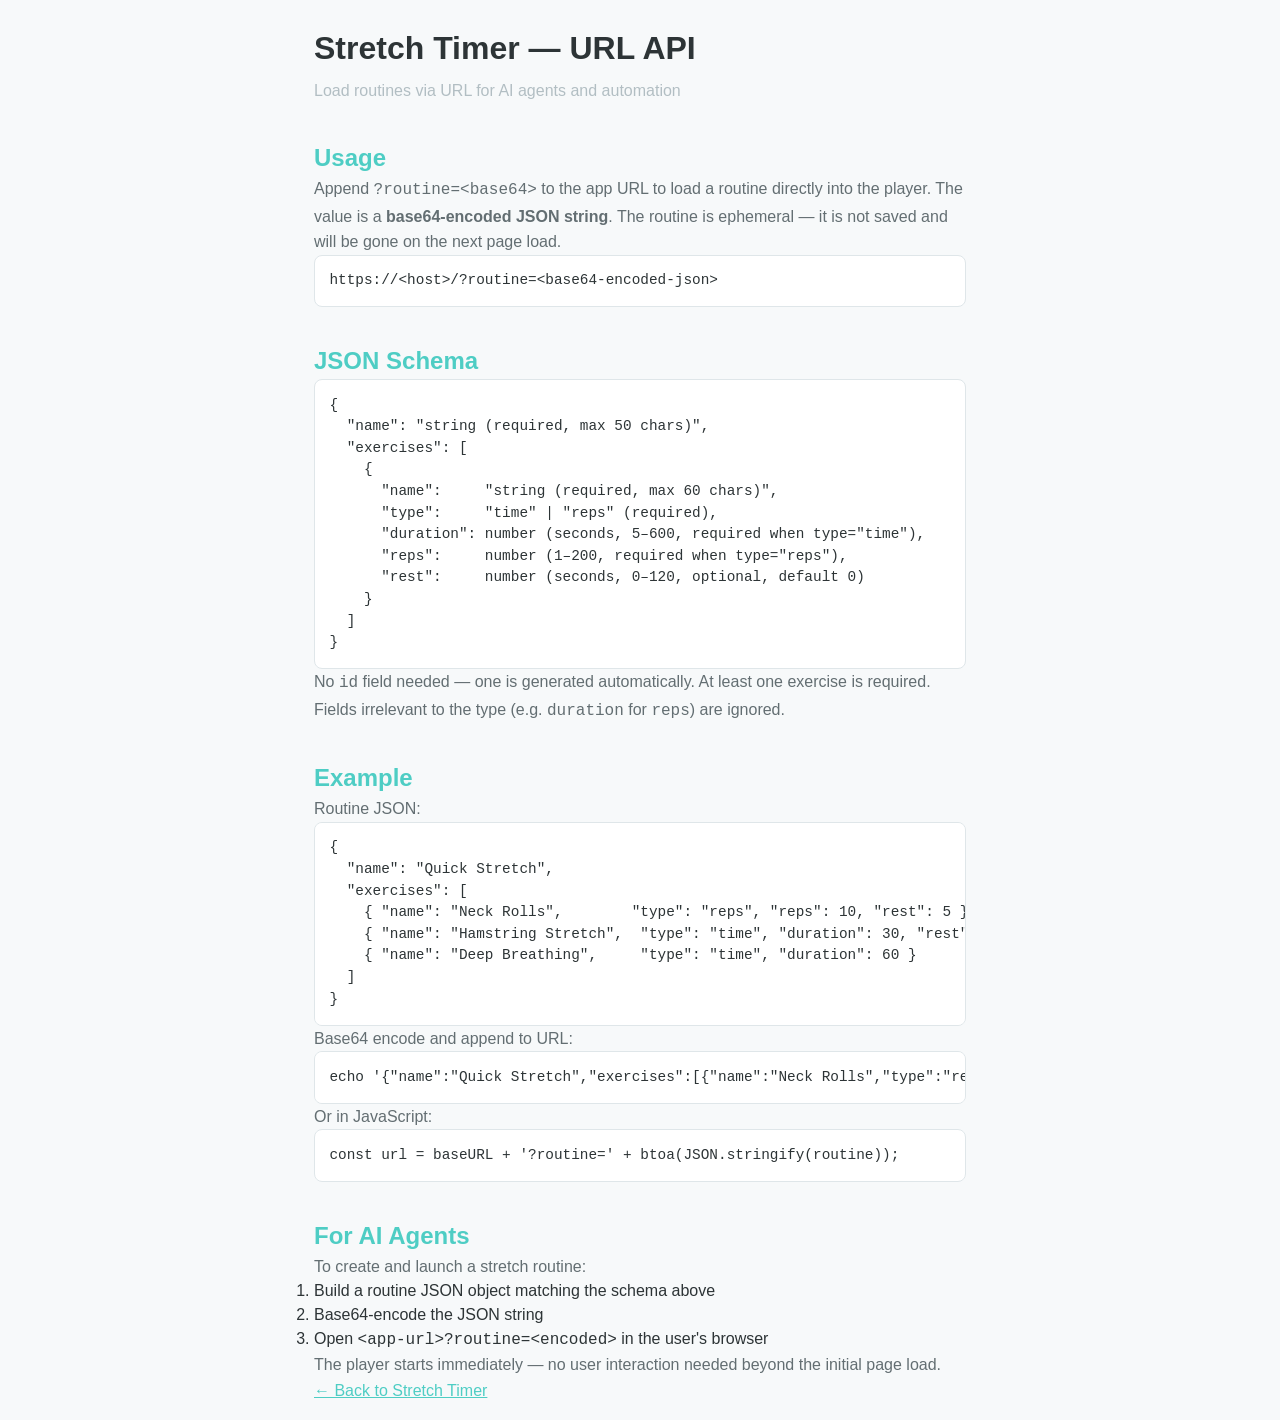
==== help/index.html @ 94c4dd98 "Move help page to /help/ for cleaner URL Rename help.html to help/index.html so the API docs are acc" ====
<!DOCTYPE html>
<html lang="en">
<head>
  <meta charset="UTF-8">
  <meta name="viewport" content="width=device-width, initial-scale=1.0">
  <title>Stretch Timer — URL API</title>
  <link rel="stylesheet" href="../css/style.css">
  <style>
    body { padding: 1.5em; max-width: 700px; margin: 0 auto; }
    h1 { margin-bottom: 0.2em; }
    h2 { color: var(--color-primary); margin-top: 1.5em; }
    pre { background: var(--color-surface); border: 1px solid var(--color-border);
          border-radius: 8px; padding: 1em; overflow-x: auto; font-size: 0.9em; line-height: 1.5; }
    code { font-family: 'SF Mono', 'Fira Code', Consolas, monospace; }
    p { line-height: 1.6; color: var(--color-text-secondary); }
    a { color: var(--color-primary); }
    .subtitle { color: var(--color-text-muted); margin-top: 0; }
  </style>
</head>
<body>

<h1>Stretch Timer — URL API</h1>
<p class="subtitle">Load routines via URL for AI agents and automation</p>

<h2>Usage</h2>
<p>
  Append <code>?routine=&lt;base64&gt;</code> to the app URL to load a routine
  directly into the player. The value is a <strong>base64-encoded JSON string</strong>.
  The routine is ephemeral — it is not saved and will be gone on the next page load.
</p>
<pre><code>https://&lt;host&gt;/?routine=&lt;base64-encoded-json&gt;</code></pre>

<h2>JSON Schema</h2>
<pre><code>{
  "name": "string (required, max 50 chars)",
  "exercises": [
    {
      "name":     "string (required, max 60 chars)",
      "type":     "time" | "reps" (required),
      "duration": number (seconds, 5–600, required when type="time"),
      "reps":     number (1–200, required when type="reps"),
      "rest":     number (seconds, 0–120, optional, default 0)
    }
  ]
}</code></pre>
<p>
  No <code>id</code> field needed — one is generated automatically.
  At least one exercise is required.
  Fields irrelevant to the type (e.g. <code>duration</code> for <code>reps</code>) are ignored.
</p>

<h2>Example</h2>
<p>Routine JSON:</p>
<pre><code>{
  "name": "Quick Stretch",
  "exercises": [
    { "name": "Neck Rolls",        "type": "reps", "reps": 10, "rest": 5 },
    { "name": "Hamstring Stretch",  "type": "time", "duration": 30, "rest": 10 },
    { "name": "Deep Breathing",     "type": "time", "duration": 60 }
  ]
}</code></pre>

<p>Base64 encode and append to URL:</p>
<pre><code>echo '{"name":"Quick Stretch","exercises":[{"name":"Neck Rolls","type":"reps","reps":10,"rest":5},{"name":"Hamstring Stretch","type":"time","duration":30,"rest":10},{"name":"Deep Breathing","type":"time","duration":60}]}' | base64</code></pre>

<p>Or in JavaScript:</p>
<pre><code>const url = baseURL + '?routine=' + btoa(JSON.stringify(routine));</code></pre>

<h2>For AI Agents</h2>
<p>
  To create and launch a stretch routine:
</p>
<ol>
  <li>Build a routine JSON object matching the schema above</li>
  <li>Base64-encode the JSON string</li>
  <li>Open <code>&lt;app-url&gt;?routine=&lt;encoded&gt;</code> in the user's browser</li>
</ol>
<p>The player starts immediately — no user interaction needed beyond the initial page load.</p>

<p><a href="../">← Back to Stretch Timer</a></p>

</body>
</html>
---- css/style.css ----
/* ==========================================================================
   CSS Custom Properties & Theming
   ========================================================================== */

:root {
  /* Primary palette – calming teals/greens */
  --color-primary: #4ECDC4;
  --color-primary-dark: #3AB5AD;
  --color-primary-light: #A8E6CF;
  --color-accent: #FF6B6B;
  --color-accent-dark: #E05555;

  /* Neutrals */
  --color-bg: #F7F9FA;
  --color-surface: #FFFFFF;
  --color-surface-hover: #F0F4F5;
  --color-text: #2D3436;
  --color-text-secondary: #636E72;
  --color-text-muted: #B2BEC3;
  --color-border: #DFE6E9;

  /* Shadows */
  --shadow-sm: 0 1px 3px rgba(0, 0, 0, 0.06);
  --shadow-md: 0 4px 12px rgba(0, 0, 0, 0.08);
  --shadow-lg: 0 8px 30px rgba(0, 0, 0, 0.12);

  /* Radii */
  --radius-sm: 8px;
  --radius-md: 12px;
  --radius-lg: 20px;
  --radius-full: 50%;

  /* Spacing */
  --space-xs: 4px;
  --space-sm: 8px;
  --space-md: 16px;
  --space-lg: 24px;
  --space-xl: 32px;
  --space-2xl: 48px;

  /* Typography */
  --font-family: -apple-system, BlinkMacSystemFont, 'Segoe UI', Roboto, Oxygen,
    Ubuntu, Cantarell, sans-serif;
  --font-size-sm: 0.875rem;
  --font-size-base: 1rem;
  --font-size-lg: 1.25rem;
  --font-size-xl: 1.5rem;
  --font-size-2xl: 2rem;
  --font-size-3xl: 3rem;
  --font-size-timer: 4rem;

  /* Transitions */
  --transition-fast: 150ms ease;
  --transition-normal: 250ms ease;
  --transition-slow: 400ms ease;

  /* Timer ring */
  --ring-size: 240px;
  --ring-stroke: 8;
  --ring-color: var(--color-primary);
  --ring-bg-color: var(--color-border);
}

/* ---------- Dark mode ---------- */
@media (prefers-color-scheme: dark) {
  :root {
    --color-bg: #1A1D21;
    --color-surface: #23272E;
    --color-surface-hover: #2C3038;
    --color-text: #ECF0F1;
    --color-text-secondary: #A0AAB0;
    --color-text-muted: #5A6368;
    --color-border: #353B43;
    --shadow-sm: 0 1px 3px rgba(0, 0, 0, 0.2);
    --shadow-md: 0 4px 12px rgba(0, 0, 0, 0.3);
    --shadow-lg: 0 8px 30px rgba(0, 0, 0, 0.4);
    --ring-bg-color: #353B43;
  }
}

/* ==========================================================================
   Reset & Base
   ========================================================================== */

*,
*::before,
*::after {
  box-sizing: border-box;
  margin: 0;
  padding: 0;
}

html {
  font-size: 16px;
  -webkit-tap-highlight-color: transparent;
}

body {
  font-family: var(--font-family);
  background: var(--color-bg);
  color: var(--color-text);
  line-height: 1.5;
  min-height: 100dvh;
  overflow-x: hidden;
  -webkit-font-smoothing: antialiased;
}

input, button, textarea, select {
  font: inherit;
  color: inherit;
}

button {
  cursor: pointer;
  border: none;
  background: none;
}

/* ==========================================================================
   Screens – view switching
   ========================================================================== */

.screen {
  display: none;
  min-height: 100dvh;
  flex-direction: column;
  animation: fadeIn var(--transition-normal) ease;
}

.screen.active {
  display: flex;
}

@keyframes fadeIn {
  from { opacity: 0; transform: translateY(8px); }
  to   { opacity: 1; transform: translateY(0); }
}

/* ==========================================================================
   Buttons
   ========================================================================== */

.btn {
  display: inline-flex;
  align-items: center;
  justify-content: center;
  gap: var(--space-sm);
  border-radius: var(--radius-sm);
  font-weight: 600;
  font-size: var(--font-size-base);
  padding: var(--space-sm) var(--space-md);
  min-height: 48px;
  min-width: 48px;
  transition: background var(--transition-fast), transform var(--transition-fast),
    box-shadow var(--transition-fast);
  user-select: none;
  -webkit-user-select: none;
}

.btn:active {
  transform: scale(0.96);
}

.btn-primary {
  background: var(--color-primary);
  color: #fff;
}

.btn-primary:hover {
  background: var(--color-primary-dark);
}

.btn-danger {
  background: var(--color-accent);
  color: #fff;
}

.btn-danger:hover {
  background: var(--color-accent-dark);
}

.btn-outline {
  border: 2px solid var(--color-border);
  color: var(--color-text-secondary);
  background: transparent;
}

.btn-outline:hover {
  background: var(--color-surface-hover);
}

.btn-text {
  color: var(--color-primary);
  font-weight: 700;
}

.btn-icon {
  background: transparent;
  color: var(--color-text-secondary);
  border-radius: var(--radius-full);
  padding: var(--space-sm);
}

.btn-icon:hover {
  background: var(--color-surface-hover);
}

.btn-small {
  min-height: 36px;
  font-size: var(--font-size-sm);
  padding: var(--space-xs) var(--space-md);
}

.btn-large {
  font-size: var(--font-size-lg);
  padding: var(--space-md) var(--space-xl);
  border-radius: var(--radius-md);
}

/* Floating action button */
.btn-fab {
  position: fixed;
  bottom: var(--space-xl);
  right: var(--space-xl);
  width: 60px;
  height: 60px;
  border-radius: var(--radius-full);
  box-shadow: var(--shadow-lg);
  z-index: 10;
}

/* ==========================================================================
   Inputs
   ========================================================================== */

.input {
  width: 100%;
  padding: var(--space-sm) var(--space-md);
  border: 2px solid var(--color-border);
  border-radius: var(--radius-sm);
  background: var(--color-surface);
  font-size: var(--font-size-base);
  min-height: 48px;
  transition: border-color var(--transition-fast);
  outline: none;
}

.input:focus {
  border-color: var(--color-primary);
}

/* ==========================================================================
   SCREEN: Routine List
   ========================================================================== */

.app-header {
  padding: var(--space-2xl) var(--space-lg) var(--space-lg);
  text-align: center;
}

.app-title {
  font-size: var(--font-size-2xl);
  font-weight: 800;
  letter-spacing: -0.5px;
  color: var(--color-text);
}

.app-subtitle {
  font-size: var(--font-size-sm);
  color: var(--color-text-muted);
  margin-top: var(--space-xs);
}

.routine-list {
  padding: 0 var(--space-md) 100px;
  display: flex;
  flex-direction: column;
  gap: var(--space-md);
  max-width: 540px;
  margin: 0 auto;
  width: 100%;
}

/* Routine card */
.routine-card {
  background: var(--color-surface);
  border-radius: var(--radius-md);
  box-shadow: var(--shadow-sm);
  padding: var(--space-lg);
  display: flex;
  align-items: center;
  gap: var(--space-md);
  cursor: pointer;
  transition: box-shadow var(--transition-fast), transform var(--transition-fast);
  position: relative;
}

.routine-card:hover {
  box-shadow: var(--shadow-md);
  transform: translateY(-1px);
}

.routine-card:active {
  transform: scale(0.98);
}

.routine-card-icon {
  width: 48px;
  height: 48px;
  border-radius: var(--radius-sm);
  background: var(--color-primary-light);
  display: flex;
  align-items: center;
  justify-content: center;
  flex-shrink: 0;
  color: var(--color-primary-dark);
}

@media (prefers-color-scheme: dark) {
  .routine-card-icon {
    background: rgba(78, 205, 196, 0.15);
  }
}

.routine-card-info {
  flex: 1;
  min-width: 0;
}

.routine-card-name {
  font-size: var(--font-size-lg);
  font-weight: 700;
  white-space: nowrap;
  overflow: hidden;
  text-overflow: ellipsis;
}

.routine-card-meta {
  font-size: var(--font-size-sm);
  color: var(--color-text-secondary);
  margin-top: 2px;
}

.routine-card-actions {
  display: flex;
  gap: var(--space-xs);
  flex-shrink: 0;
}

/* Empty state */
.empty-state {
  text-align: center;
  padding: var(--space-2xl) var(--space-lg);
  color: var(--color-text-muted);
}

.empty-state svg {
  opacity: 0.3;
  margin-bottom: var(--space-md);
}

/* ==========================================================================
   SCREEN: Editor
   ========================================================================== */

.editor-header {
  display: flex;
  align-items: center;
  padding: var(--space-md);
  gap: var(--space-sm);
  border-bottom: 1px solid var(--color-border);
  background: var(--color-surface);
  position: sticky;
  top: 0;
  z-index: 5;
}

.editor-title {
  flex: 1;
  font-size: var(--font-size-lg);
  font-weight: 700;
  text-align: center;
}

.editor-body {
  padding: var(--space-lg);
  max-width: 540px;
  margin: 0 auto;
  width: 100%;
  padding-bottom: 100px;
}

.form-group {
  margin-bottom: var(--space-lg);
}

.form-group label {
  display: block;
  font-size: var(--font-size-sm);
  font-weight: 600;
  color: var(--color-text-secondary);
  margin-bottom: var(--space-xs);
  text-transform: uppercase;
  letter-spacing: 0.5px;
}

.exercise-list-header {
  display: flex;
  justify-content: space-between;
  align-items: center;
  margin-bottom: var(--space-md);
}

.exercise-list-header h3 {
  font-size: var(--font-size-lg);
  font-weight: 700;
}

.exercise-list-editor {
  display: flex;
  flex-direction: column;
  gap: var(--space-sm);
}

/* Exercise row in editor */
.exercise-row {
  background: var(--color-surface);
  border-radius: var(--radius-sm);
  box-shadow: var(--shadow-sm);
  padding: var(--space-md);
  display: flex;
  align-items: center;
  gap: var(--space-md);
  transition: box-shadow var(--transition-fast);
}

.exercise-row-info {
  flex: 1;
  min-width: 0;
}

.exercise-row-name {
  font-weight: 600;
  word-break: break-word;
}

.exercise-row-detail {
  font-size: var(--font-size-sm);
  color: var(--color-text-secondary);
}

.exercise-row-actions {
  display: flex;
  gap: 2px;
  flex-shrink: 0;
}

.exercise-row-handle {
  color: var(--color-text-muted);
  cursor: grab;
  display: flex;
  align-items: center;
  padding: var(--space-xs);
}

/* Toggle group (time / reps) */
.toggle-group {
  display: flex;
  border: 2px solid var(--color-border);
  border-radius: var(--radius-sm);
  overflow: hidden;
}

.btn-toggle {
  flex: 1;
  padding: var(--space-sm) var(--space-md);
  font-weight: 600;
  font-size: var(--font-size-base);
  min-height: 48px;
  color: var(--color-text-secondary);
  background: var(--color-surface);
  transition: background var(--transition-fast), color var(--transition-fast);
  border-radius: 0;
}

.btn-toggle.active {
  background: var(--color-primary);
  color: #fff;
}

/* ==========================================================================
   SCREEN: Player
   ========================================================================== */

.player-header {
  display: flex;
  align-items: center;
  padding: var(--space-md);
  gap: var(--space-sm);
}

.player-routine-name {
  flex: 1;
  text-align: center;
  font-weight: 700;
  font-size: var(--font-size-base);
  white-space: nowrap;
  overflow: hidden;
  text-overflow: ellipsis;
}

.player-progress {
  font-size: var(--font-size-sm);
  color: var(--color-text-muted);
  white-space: nowrap;
  min-width: 48px;
  text-align: right;
}

.player-body {
  flex: 1;
  display: flex;
  flex-direction: column;
  align-items: center;
  justify-content: center;
  padding: var(--space-md);
  gap: var(--space-lg);
}

/* Timer ring */
.timer-container {
  position: relative;
  width: var(--ring-size);
  height: var(--ring-size);
  flex-shrink: 0;
}

.timer-ring {
  width: 100%;
  height: 100%;
  transform: rotate(-90deg);
}

.timer-ring-bg {
  fill: none;
  stroke: var(--ring-bg-color);
  stroke-width: var(--ring-stroke);
}

.timer-ring-progress {
  fill: none;
  stroke: var(--ring-color);
  stroke-width: var(--ring-stroke);
  stroke-linecap: round;
  /* circumference = 2 * PI * 90 ~= 565.49 */
  stroke-dasharray: 565.49;
  stroke-dashoffset: 0;
  transition: stroke-dashoffset 0.3s linear;
}

.timer-inner {
  position: absolute;
  inset: 0;
  display: flex;
  flex-direction: column;
  align-items: center;
  justify-content: center;
}

.timer-label {
  font-size: var(--font-size-sm);
  font-weight: 700;
  text-transform: uppercase;
  letter-spacing: 1px;
  color: var(--color-text-muted);
}

.timer-value {
  font-size: var(--font-size-timer);
  font-weight: 800;
  line-height: 1;
  font-variant-numeric: tabular-nums;
  color: var(--color-text);
}

.timer-type-label {
  font-size: var(--font-size-sm);
  color: var(--color-text-secondary);
  margin-top: var(--space-xs);
}

.player-exercise-name {
  font-size: var(--font-size-2xl);
  font-weight: 800;
  text-align: center;
  line-height: 1.2;
  max-width: 360px;
}

.player-next {
  font-size: var(--font-size-base);
  color: var(--color-text-muted);
  text-align: center;
}

/* Player controls */
.player-controls {
  display: flex;
  align-items: center;
  justify-content: center;
  gap: var(--space-xl);
  padding: var(--space-lg) 0;
}

.btn-play-pause {
  width: 72px;
  height: 72px;
  border-radius: var(--radius-full);
  background: var(--color-primary);
  color: #fff;
  box-shadow: var(--shadow-md);
  display: flex;
  align-items: center;
  justify-content: center;
  transition: background var(--transition-fast), transform var(--transition-fast);
}

.btn-play-pause:hover {
  background: var(--color-primary-dark);
}

.btn-play-pause:active {
  transform: scale(0.93);
}

.btn-control {
  color: var(--color-text-secondary);
}

.btn-done-reps {
  font-size: var(--font-size-xl);
  font-weight: 800;
  padding: var(--space-md) var(--space-2xl);
  background: var(--color-primary);
  color: #fff;
  border-radius: var(--radius-lg);
  box-shadow: var(--shadow-md);
  min-height: 56px;
  transition: background var(--transition-fast), transform var(--transition-fast);
}

.btn-done-reps:hover {
  background: var(--color-primary-dark);
}

.btn-done-reps:active {
  transform: scale(0.95);
}

/* Rest phase styling */
.player-body.rest-phase .timer-ring-progress {
  stroke: var(--color-primary-light);
}

.player-body.rest-phase .player-exercise-name {
  color: var(--color-text-muted);
}

/* ==========================================================================
   SCREEN: Complete
   ========================================================================== */

.complete-body {
  flex: 1;
  display: flex;
  flex-direction: column;
  align-items: center;
  justify-content: center;
  padding: var(--space-xl);
  text-align: center;
  gap: var(--space-lg);
}

.complete-icon {
  color: var(--color-primary);
  animation: popIn 0.5s cubic-bezier(0.175, 0.885, 0.32, 1.275);
}

@keyframes popIn {
  0%   { transform: scale(0); opacity: 0; }
  100% { transform: scale(1); opacity: 1; }
}

.complete-title {
  font-size: var(--font-size-3xl);
  font-weight: 800;
}

.complete-summary {
  font-size: var(--font-size-lg);
  color: var(--color-text-secondary);
  max-width: 300px;
}

/* ==========================================================================
   Modals
   ========================================================================== */

.modal-overlay {
  position: fixed;
  inset: 0;
  background: rgba(0, 0, 0, 0.4);
  display: flex;
  align-items: center;
  justify-content: center;
  z-index: 100;
  padding: var(--space-md);
  animation: fadeInOverlay var(--transition-fast);
}

@keyframes fadeInOverlay {
  from { opacity: 0; }
  to   { opacity: 1; }
}

.modal {
  background: var(--color-surface);
  border-radius: var(--radius-lg);
  box-shadow: var(--shadow-lg);
  padding: var(--space-xl);
  width: 100%;
  max-width: 400px;
  animation: slideUp var(--transition-normal) cubic-bezier(0.175, 0.885, 0.32, 1.275);
}

.modal-small {
  max-width: 320px;
  text-align: center;
}

@keyframes slideUp {
  from { opacity: 0; transform: translateY(20px); }
  to   { opacity: 1; transform: translateY(0); }
}

.modal-title {
  font-size: var(--font-size-xl);
  font-weight: 700;
  margin-bottom: var(--space-lg);
}

.modal-actions {
  display: flex;
  gap: var(--space-sm);
  margin-top: var(--space-lg);
}

.modal-actions .btn {
  flex: 1;
}

.confirm-message {
  font-size: var(--font-size-lg);
  margin-bottom: var(--space-md);
  color: var(--color-text);
}

/* ==========================================================================
   Responsive
   ========================================================================== */

@media (min-width: 600px) {
  :root {
    --ring-size: 280px;
    --font-size-timer: 5rem;
  }

  .routine-list {
    padding: 0 var(--space-xl) 100px;
  }
}

@media (max-width: 380px) {
  :root {
    --ring-size: 200px;
    --font-size-timer: 3rem;
    --font-size-2xl: 1.5rem;
  }
}

/* On narrow screens the action buttons eat too much horizontal space –
   wrap them onto a second line so the exercise name gets full width. */
@media (max-width: 480px) {
  .exercise-row {
    flex-wrap: wrap;
  }

  .exercise-row-actions {
    width: 100%;
    justify-content: flex-end;
    margin-top: var(--space-xs);
  }
}

/* ==========================================================================
   Utility / Misc
   ========================================================================== */

/* Smooth scroll for the whole page */
html {
  scroll-behavior: smooth;
}

/* Prevent body scrolling when modal is open */
body.modal-open {
  overflow: hidden;
}

/* Screen reader only */
.sr-only {
  position: absolute;
  width: 1px;
  height: 1px;
  padding: 0;
  margin: -1px;
  overflow: hidden;
  clip: rect(0, 0, 0, 0);
  border: 0;
}
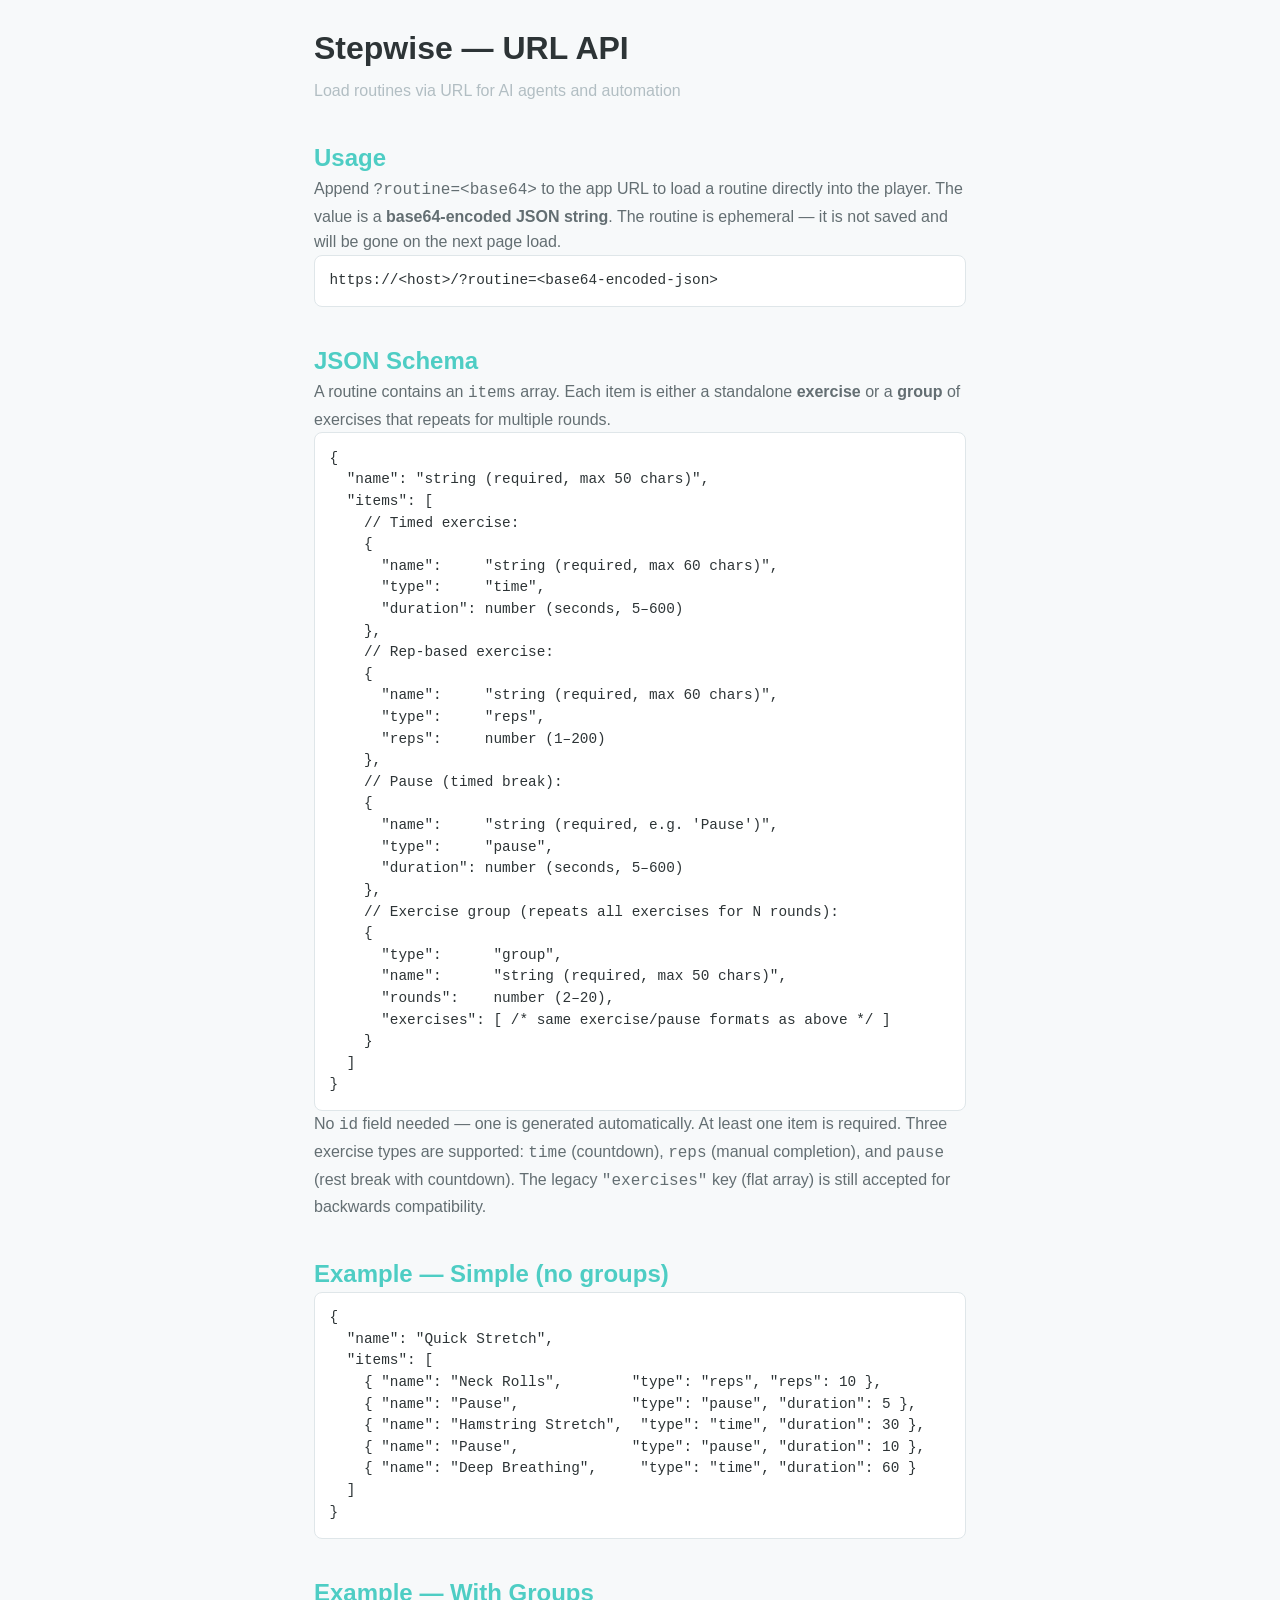
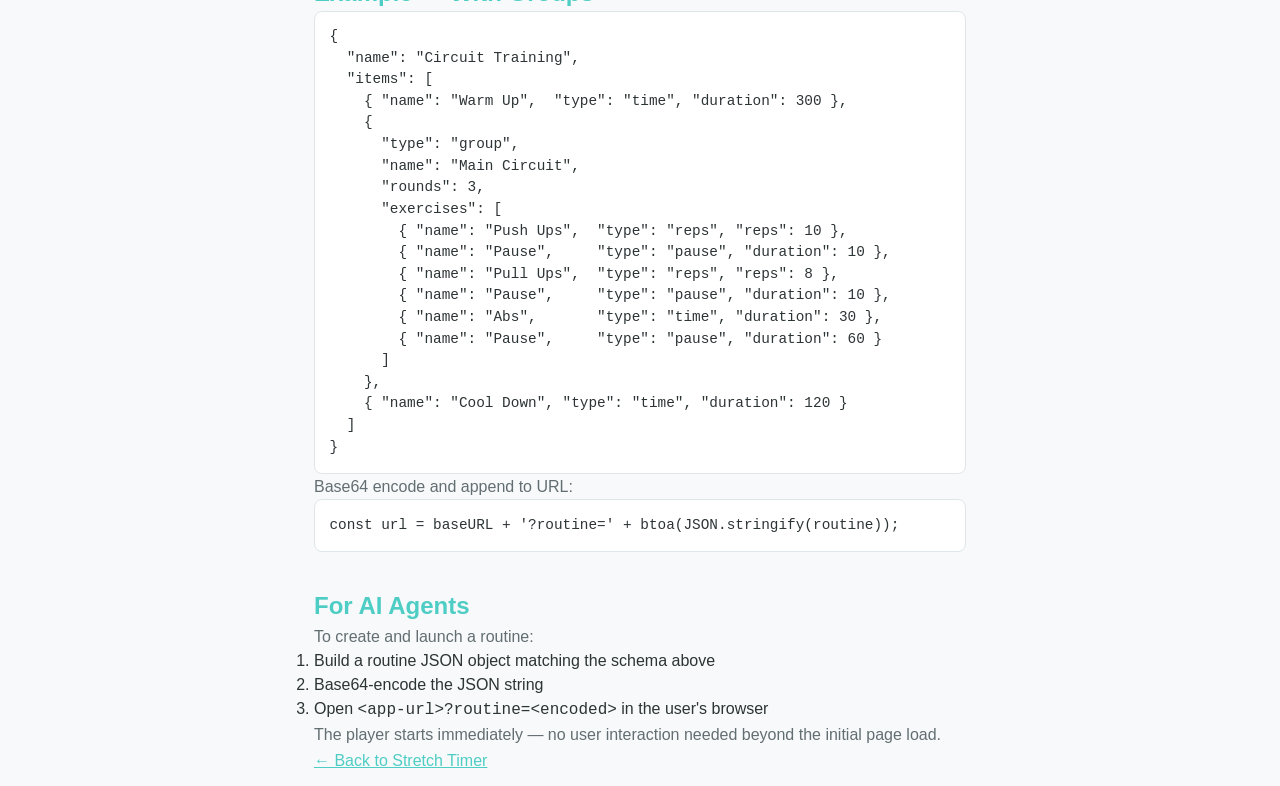
==== commit a480cf36: "Add exercise groups, pause type, and collapsed overview - Routines now support groups: collections o" ====
--- a/help/index.html
+++ b/help/index.html
@@ -19,7 +19,7 @@
 </head>
 <body>
 
-<h1>Stretch Timer — URL API</h1>
+<h1>Stepwise — URL API</h1>
 <p class="subtitle">Load routines via URL for AI agents and automation</p>
 
 <h2>Usage</h2>
@@ -31,44 +31,90 @@
 <pre><code>https://&lt;host&gt;/?routine=&lt;base64-encoded-json&gt;</code></pre>
 
 <h2>JSON Schema</h2>
+<p>
+  A routine contains an <code>items</code> array. Each item is either a standalone
+  <strong>exercise</strong> or a <strong>group</strong> of exercises that repeats for
+  multiple rounds.
+</p>
 <pre><code>{
   "name": "string (required, max 50 chars)",
-  "exercises": [
+  "items": [
+    // Timed exercise:
     {
       "name":     "string (required, max 60 chars)",
-      "type":     "time" | "reps" (required),
-      "duration": number (seconds, 5–600, required when type="time"),
-      "reps":     number (1–200, required when type="reps"),
-      "rest":     number (seconds, 0–120, optional, default 0)
+      "type":     "time",
+      "duration": number (seconds, 5–600)
+    },
+    // Rep-based exercise:
+    {
+      "name":     "string (required, max 60 chars)",
+      "type":     "reps",
+      "reps":     number (1–200)
+    },
+    // Pause (timed break):
+    {
+      "name":     "string (required, e.g. 'Pause')",
+      "type":     "pause",
+      "duration": number (seconds, 5–600)
+    },
+    // Exercise group (repeats all exercises for N rounds):
+    {
+      "type":      "group",
+      "name":      "string (required, max 50 chars)",
+      "rounds":    number (2–20),
+      "exercises": [ /* same exercise/pause formats as above */ ]
     }
   ]
 }</code></pre>
 <p>
   No <code>id</code> field needed — one is generated automatically.
-  At least one exercise is required.
-  Fields irrelevant to the type (e.g. <code>duration</code> for <code>reps</code>) are ignored.
+  At least one item is required. Three exercise types are supported:
+  <code>time</code> (countdown), <code>reps</code> (manual completion),
+  and <code>pause</code> (rest break with countdown).
+  The legacy <code>"exercises"</code> key (flat array) is still accepted for backwards
+  compatibility.
 </p>
 
-<h2>Example</h2>
-<p>Routine JSON:</p>
+<h2>Example — Simple (no groups)</h2>
 <pre><code>{
   "name": "Quick Stretch",
-  "exercises": [
-    { "name": "Neck Rolls",        "type": "reps", "reps": 10, "rest": 5 },
-    { "name": "Hamstring Stretch",  "type": "time", "duration": 30, "rest": 10 },
+  "items": [
+    { "name": "Neck Rolls",        "type": "reps", "reps": 10 },
+    { "name": "Pause",             "type": "pause", "duration": 5 },
+    { "name": "Hamstring Stretch",  "type": "time", "duration": 30 },
+    { "name": "Pause",             "type": "pause", "duration": 10 },
     { "name": "Deep Breathing",     "type": "time", "duration": 60 }
   ]
 }</code></pre>
 
+<h2>Example — With Groups</h2>
+<pre><code>{
+  "name": "Circuit Training",
+  "items": [
+    { "name": "Warm Up",  "type": "time", "duration": 300 },
+    {
+      "type": "group",
+      "name": "Main Circuit",
+      "rounds": 3,
+      "exercises": [
+        { "name": "Push Ups",  "type": "reps", "reps": 10 },
+        { "name": "Pause",     "type": "pause", "duration": 10 },
+        { "name": "Pull Ups",  "type": "reps", "reps": 8 },
+        { "name": "Pause",     "type": "pause", "duration": 10 },
+        { "name": "Abs",       "type": "time", "duration": 30 },
+        { "name": "Pause",     "type": "pause", "duration": 60 }
+      ]
+    },
+    { "name": "Cool Down", "type": "time", "duration": 120 }
+  ]
+}</code></pre>
+
 <p>Base64 encode and append to URL:</p>
-<pre><code>echo '{"name":"Quick Stretch","exercises":[{"name":"Neck Rolls","type":"reps","reps":10,"rest":5},{"name":"Hamstring Stretch","type":"time","duration":30,"rest":10},{"name":"Deep Breathing","type":"time","duration":60}]}' | base64</code></pre>
-
-<p>Or in JavaScript:</p>
 <pre><code>const url = baseURL + '?routine=' + btoa(JSON.stringify(routine));</code></pre>
 
 <h2>For AI Agents</h2>
 <p>
-  To create and launch a stretch routine:
+  To create and launch a routine:
 </p>
 <ol>
   <li>Build a routine JSON object matching the schema above</li>
--- a/css/style.css
+++ b/css/style.css
@@ -3,7 +3,7 @@
    ========================================================================== */
 
 :root {
-  /* Primary palette – calming teals/greens */
+  /* Primary palette */
   --color-primary: #4ECDC4;
   --color-primary-dark: #3AB5AD;
   --color-primary-light: #A8E6CF;
@@ -93,6 +93,7 @@
 html {
   font-size: 16px;
   -webkit-tap-highlight-color: transparent;
+  scroll-behavior: smooth;
 }
 
 body {
@@ -117,7 +118,7 @@
 }
 
 /* ==========================================================================
-   Screens – view switching
+   Screens
    ========================================================================== */
 
 .screen {
@@ -259,9 +260,9 @@
 }
 
 .app-title {
-  font-size: var(--font-size-2xl);
+  font-size: var(--font-size-3xl);
   font-weight: 800;
-  letter-spacing: -0.5px;
+  letter-spacing: -1px;
   color: var(--color-text);
 }
 
@@ -281,45 +282,47 @@
   width: 100%;
 }
 
+/* --- Swipe container (shared by cards & exercise items) --- */
+
+.swipe-container {
+  position: relative;
+  overflow: hidden;
+  border-radius: var(--radius-md);
+}
+
+.swipe-delete-zone {
+  position: absolute;
+  right: 0;
+  top: 0;
+  bottom: 0;
+  width: 90px;
+  background: var(--color-accent);
+  color: #fff;
+  display: flex;
+  align-items: center;
+  justify-content: center;
+  font-weight: 700;
+  font-size: var(--font-size-sm);
+}
+
+.swipe-content {
+  position: relative;
+  z-index: 1;
+  background: var(--color-surface);
+  transition: transform 0.25s ease;
+}
+
+.swipe-content.swiping {
+  transition: none;
+}
+
 /* Routine card */
 .routine-card {
-  background: var(--color-surface);
-  border-radius: var(--radius-md);
-  box-shadow: var(--shadow-sm);
   padding: var(--space-lg);
   display: flex;
   align-items: center;
   gap: var(--space-md);
   cursor: pointer;
-  transition: box-shadow var(--transition-fast), transform var(--transition-fast);
-  position: relative;
-}
-
-.routine-card:hover {
-  box-shadow: var(--shadow-md);
-  transform: translateY(-1px);
-}
-
-.routine-card:active {
-  transform: scale(0.98);
-}
-
-.routine-card-icon {
-  width: 48px;
-  height: 48px;
-  border-radius: var(--radius-sm);
-  background: var(--color-primary-light);
-  display: flex;
-  align-items: center;
-  justify-content: center;
-  flex-shrink: 0;
-  color: var(--color-primary-dark);
-}
-
-@media (prefers-color-scheme: dark) {
-  .routine-card-icon {
-    background: rgba(78, 205, 196, 0.15);
-  }
 }
 
 .routine-card-info {
@@ -341,9 +344,8 @@
   margin-top: 2px;
 }
 
-.routine-card-actions {
-  display: flex;
-  gap: var(--space-xs);
+.routine-card-chevron {
+  color: var(--color-text-muted);
   flex-shrink: 0;
 }
 
@@ -360,10 +362,10 @@
 }
 
 /* ==========================================================================
-   SCREEN: Editor
-   ========================================================================== */
-
-.editor-header {
+   SCREEN: Detail (editor + overview combined)
+   ========================================================================== */
+
+.detail-header {
   display: flex;
   align-items: center;
   padding: var(--space-md);
@@ -375,95 +377,375 @@
   z-index: 5;
 }
 
-.editor-title {
+.detail-name-input {
   flex: 1;
+  border: none;
+  background: transparent;
   font-size: var(--font-size-lg);
   font-weight: 700;
-  text-align: center;
-}
-
-.editor-body {
-  padding: var(--space-lg);
+  padding: var(--space-xs) var(--space-sm);
+  outline: none;
+  min-width: 0;
+  border-radius: var(--radius-sm);
+  transition: background var(--transition-fast);
+}
+
+.detail-name-input:focus {
+  background: var(--color-surface-hover);
+}
+
+.detail-name-input:read-only {
+  pointer-events: none;
+}
+
+.btn-start {
+  border-radius: var(--radius-lg);
+  padding: var(--space-sm) var(--space-lg);
+  font-weight: 700;
+  min-height: 40px;
+  white-space: nowrap;
+}
+
+.detail-body {
+  flex: 1;
+  padding: var(--space-md);
+  padding-bottom: 100px;
   max-width: 540px;
   margin: 0 auto;
   width: 100%;
-  padding-bottom: 100px;
-}
-
-.form-group {
-  margin-bottom: var(--space-lg);
-}
-
-.form-group label {
-  display: block;
-  font-size: var(--font-size-sm);
+}
+
+.detail-exercise-list {
+  display: flex;
+  flex-direction: column;
+  gap: 2px;
+}
+
+/* --- Exercise item (inside detail screen) --- */
+
+.exercise-item {
+  position: relative;
+  overflow: hidden;
+  border-radius: var(--radius-sm);
+}
+
+.exercise-item-delete {
+  position: absolute;
+  right: 0;
+  top: 0;
+  bottom: 0;
+  width: 80px;
+  background: var(--color-accent);
+  color: #fff;
+  display: flex;
+  align-items: center;
+  justify-content: center;
+  font-weight: 700;
+  font-size: var(--font-size-sm);
+}
+
+.exercise-item-content {
+  position: relative;
+  z-index: 1;
+  background: var(--color-surface);
+  display: flex;
+  align-items: center;
+  gap: var(--space-md);
+  padding: var(--space-md);
+  min-height: 56px;
+  transition: transform 0.25s ease;
+  cursor: pointer;
+}
+
+.exercise-item-content.swiping {
+  transition: none;
+}
+
+.exercise-item-handle {
+  color: var(--color-text-muted);
+  cursor: grab;
+  flex-shrink: 0;
+  display: flex;
+  align-items: center;
+  touch-action: none;
+  padding: var(--space-xs);
+}
+
+.exercise-item-handle:active {
+  cursor: grabbing;
+}
+
+.exercise-item-name {
+  flex: 1;
   font-weight: 600;
-  color: var(--color-text-secondary);
-  margin-bottom: var(--space-xs);
+  font-size: var(--font-size-base);
+  min-width: 0;
+  white-space: nowrap;
+  overflow: hidden;
+  text-overflow: ellipsis;
+}
+
+.exercise-item-badge {
+  flex-shrink: 0;
+  font-size: var(--font-size-sm);
+  font-weight: 600;
+  color: var(--color-primary-dark);
+  background: rgba(78, 205, 196, 0.12);
+  padding: 2px 10px;
+  border-radius: 100px;
+  white-space: nowrap;
+}
+
+@media (prefers-color-scheme: dark) {
+  .exercise-item-badge {
+    background: rgba(78, 205, 196, 0.15);
+    color: var(--color-primary);
+  }
+}
+
+/* Pause items – compact and subdued */
+.exercise-item-pause .exercise-item-content {
+  min-height: 36px;
+  padding: var(--space-xs) var(--space-md);
+}
+
+.exercise-item-pause .exercise-item-name {
+  font-weight: 500;
+  font-size: var(--font-size-sm);
+  color: var(--color-text-muted);
+}
+
+.exercise-item-pause .exercise-item-badge {
+  font-weight: 500;
+  color: var(--color-text-muted);
+  background: transparent;
+  padding: 0;
+}
+
+.exercise-item-pause.current .exercise-item-name {
+  color: rgba(255, 255, 255, 0.75);
+}
+
+.exercise-item-pause.current .exercise-item-badge {
+  color: rgba(255, 255, 255, 0.6);
+  background: transparent;
+}
+
+/* Overview mode status indicators */
+.exercise-item-status {
+  width: 24px;
+  height: 24px;
+  display: flex;
+  align-items: center;
+  justify-content: center;
+  flex-shrink: 0;
+  font-size: var(--font-size-sm);
+  font-weight: 700;
+  color: var(--color-text-muted);
+}
+
+.exercise-item.current {
+  background: var(--color-primary);
+  border-radius: var(--radius-sm);
+}
+
+.exercise-item.current .exercise-item-content {
+  background: transparent;
+}
+
+.exercise-item.current .exercise-item-name {
+  color: #fff;
+}
+
+.exercise-item.current .exercise-item-badge {
+  background: rgba(255, 255, 255, 0.2);
+  color: #fff;
+}
+
+.exercise-item.current .exercise-item-status {
+  color: rgba(255, 255, 255, 0.75);
+}
+
+.exercise-item.done {
+  opacity: 0.4;
+}
+
+.exercise-item.done .exercise-item-status {
+  color: var(--color-primary);
+}
+
+/* Add exercise button (inline) */
+.btn-add-inline {
+  display: flex;
+  align-items: center;
+  justify-content: center;
+  gap: var(--space-sm);
+  width: 100%;
+  margin-top: var(--space-md);
+  padding: var(--space-md);
+  border: 2px dashed var(--color-border);
+  border-radius: var(--radius-sm);
+  color: var(--color-text-muted);
+  font-weight: 600;
+  font-size: var(--font-size-sm);
+  background: transparent;
+  cursor: pointer;
+  min-height: 48px;
+  transition: border-color var(--transition-fast), color var(--transition-fast);
+}
+
+.btn-add-inline:hover {
+  border-color: var(--color-primary);
+  color: var(--color-primary);
+}
+
+/* --- Group container (inside detail screen) --- */
+
+.group-container {
+  border: 2px solid var(--color-border);
+  border-radius: var(--radius-md);
+  overflow: hidden;
+  margin: 4px 0;
+}
+
+.group-header {
+  position: relative;
+  overflow: hidden;
+  border-radius: 0;
+}
+
+.group-header-delete {
+  position: absolute;
+  right: 0;
+  top: 0;
+  bottom: 0;
+  width: 80px;
+  background: var(--color-accent);
+  color: #fff;
+  display: flex;
+  align-items: center;
+  justify-content: center;
+  font-weight: 700;
+  font-size: var(--font-size-sm);
+}
+
+.group-header-content {
+  position: relative;
+  z-index: 1;
+  display: flex;
+  align-items: center;
+  gap: var(--space-md);
+  padding: var(--space-md);
+  background: var(--color-surface-hover);
+  cursor: pointer;
+  min-height: 56px;
+  transition: transform 0.25s ease;
+}
+
+.group-header-content.swiping {
+  transition: none;
+}
+
+.group-header-name {
+  flex: 1;
+  font-weight: 700;
+  font-size: var(--font-size-base);
+}
+
+.group-header-rounds {
+  font-size: var(--font-size-sm);
+  font-weight: 700;
+  color: var(--color-primary-dark);
+  background: rgba(78, 205, 196, 0.12);
+  padding: 2px 10px;
+  border-radius: 100px;
+}
+
+@media (prefers-color-scheme: dark) {
+  .group-header-rounds {
+    background: rgba(78, 205, 196, 0.15);
+    color: var(--color-primary);
+  }
+}
+
+.group-exercises {
+  padding-left: var(--space-md);
+}
+
+.btn-add-group-exercise {
+  display: flex;
+  align-items: center;
+  justify-content: center;
+  gap: var(--space-sm);
+  width: 100%;
+  padding: var(--space-sm) var(--space-md);
+  border: none;
+  border-top: 1px solid var(--color-border);
+  color: var(--color-text-muted);
+  font-weight: 600;
+  font-size: var(--font-size-sm);
+  background: transparent;
+  cursor: pointer;
+  min-height: 40px;
+}
+
+.btn-add-group-exercise:hover {
+  color: var(--color-primary);
+  background: var(--color-surface-hover);
+}
+
+/* Detail add buttons wrapper */
+.detail-add-buttons {
+  display: flex;
+  gap: var(--space-sm);
+  margin-top: var(--space-md);
+}
+
+.detail-add-buttons .btn-add-inline {
+  flex: 1;
+  margin-top: 0;
+}
+
+/* Overview group separator */
+.group-round-header {
+  padding: var(--space-sm) var(--space-md);
+  font-size: var(--font-size-sm);
+  font-weight: 700;
+  color: var(--color-text-muted);
   text-transform: uppercase;
   letter-spacing: 0.5px;
 }
 
-.exercise-list-header {
-  display: flex;
-  justify-content: space-between;
-  align-items: center;
-  margin-bottom: var(--space-md);
-}
-
-.exercise-list-header h3 {
-  font-size: var(--font-size-lg);
-  font-weight: 700;
-}
-
-.exercise-list-editor {
-  display: flex;
-  flex-direction: column;
-  gap: var(--space-sm);
-}
-
-/* Exercise row in editor */
-.exercise-row {
-  background: var(--color-surface);
+.group-round-header.done {
+  opacity: 0.4;
+}
+
+.overview-group-exercise {
+  margin-left: var(--space-lg);
+}
+
+/* Drag placeholder */
+.drag-placeholder {
+  border: 2px dashed var(--color-primary);
   border-radius: var(--radius-sm);
-  box-shadow: var(--shadow-sm);
-  padding: var(--space-md);
-  display: flex;
-  align-items: center;
-  gap: var(--space-md);
-  transition: box-shadow var(--transition-fast);
-}
-
-.exercise-row-info {
-  flex: 1;
-  min-width: 0;
-}
-
-.exercise-row-name {
-  font-weight: 600;
-  word-break: break-word;
-}
-
-.exercise-row-detail {
-  font-size: var(--font-size-sm);
-  color: var(--color-text-secondary);
-}
-
-.exercise-row-actions {
-  display: flex;
-  gap: 2px;
-  flex-shrink: 0;
-}
-
-.exercise-row-handle {
-  color: var(--color-text-muted);
-  cursor: grab;
-  display: flex;
-  align-items: center;
-  padding: var(--space-xs);
-}
-
-/* Toggle group (time / reps) */
+  background: rgba(78, 205, 196, 0.06);
+  transition: height var(--transition-fast);
+}
+
+.exercise-item.dragging,
+.group-container.dragging {
+  position: fixed;
+  z-index: 1000;
+  box-shadow: var(--shadow-lg);
+  opacity: 0.92;
+  pointer-events: none;
+  border-radius: var(--radius-sm);
+}
+
+/* ==========================================================================
+   Toggle group (time / reps)
+   ========================================================================== */
+
 .toggle-group {
   display: flex;
   border: 2px solid var(--color-border);
@@ -489,6 +771,24 @@
 }
 
 /* ==========================================================================
+   Form groups (used in modals)
+   ========================================================================== */
+
+.form-group {
+  margin-bottom: var(--space-lg);
+}
+
+.form-group label {
+  display: block;
+  font-size: var(--font-size-sm);
+  font-weight: 600;
+  color: var(--color-text-secondary);
+  margin-bottom: var(--space-xs);
+  text-transform: uppercase;
+  letter-spacing: 0.5px;
+}
+
+/* ==========================================================================
    SCREEN: Player
    ========================================================================== */
 
@@ -499,22 +799,39 @@
   gap: var(--space-sm);
 }
 
+.player-header-center {
+  flex: 1;
+  display: flex;
+  flex-direction: column;
+  align-items: center;
+  gap: 2px;
+  background: none;
+  border: none;
+  cursor: pointer;
+  border-radius: var(--radius-sm);
+  padding: var(--space-xs) var(--space-sm);
+  min-height: 0;
+  transition: background var(--transition-fast);
+}
+
+.player-header-center:hover {
+  background: var(--color-surface-hover);
+}
+
 .player-routine-name {
-  flex: 1;
-  text-align: center;
   font-weight: 700;
   font-size: var(--font-size-base);
   white-space: nowrap;
   overflow: hidden;
   text-overflow: ellipsis;
+  max-width: 100%;
+  color: var(--color-text);
 }
 
 .player-progress {
   font-size: var(--font-size-sm);
   color: var(--color-text-muted);
   white-space: nowrap;
-  min-width: 48px;
-  text-align: right;
 }
 
 .player-body {
@@ -552,7 +869,6 @@
   stroke: var(--ring-color);
   stroke-width: var(--ring-stroke);
   stroke-linecap: round;
-  /* circumference = 2 * PI * 90 ~= 565.49 */
   stroke-dasharray: 565.49;
   stroke-dashoffset: 0;
   transition: stroke-dashoffset 0.3s linear;
@@ -657,12 +973,12 @@
   transform: scale(0.95);
 }
 
-/* Rest phase styling */
-.player-body.rest-phase .timer-ring-progress {
+/* Pause phase styling */
+.player-body.pause-phase .timer-ring-progress {
   stroke: var(--color-primary-light);
 }
 
-.player-body.rest-phase .player-exercise-name {
+.player-body.pause-phase .player-exercise-name {
   color: var(--color-text-muted);
 }
 
@@ -788,35 +1104,14 @@
   }
 }
 
-/* On narrow screens the action buttons eat too much horizontal space –
-   wrap them onto a second line so the exercise name gets full width. */
-@media (max-width: 480px) {
-  .exercise-row {
-    flex-wrap: wrap;
-  }
-
-  .exercise-row-actions {
-    width: 100%;
-    justify-content: flex-end;
-    margin-top: var(--space-xs);
-  }
-}
-
 /* ==========================================================================
    Utility / Misc
    ========================================================================== */
 
-/* Smooth scroll for the whole page */
-html {
-  scroll-behavior: smooth;
-}
-
-/* Prevent body scrolling when modal is open */
 body.modal-open {
   overflow: hidden;
 }
 
-/* Screen reader only */
 .sr-only {
   position: absolute;
   width: 1px;
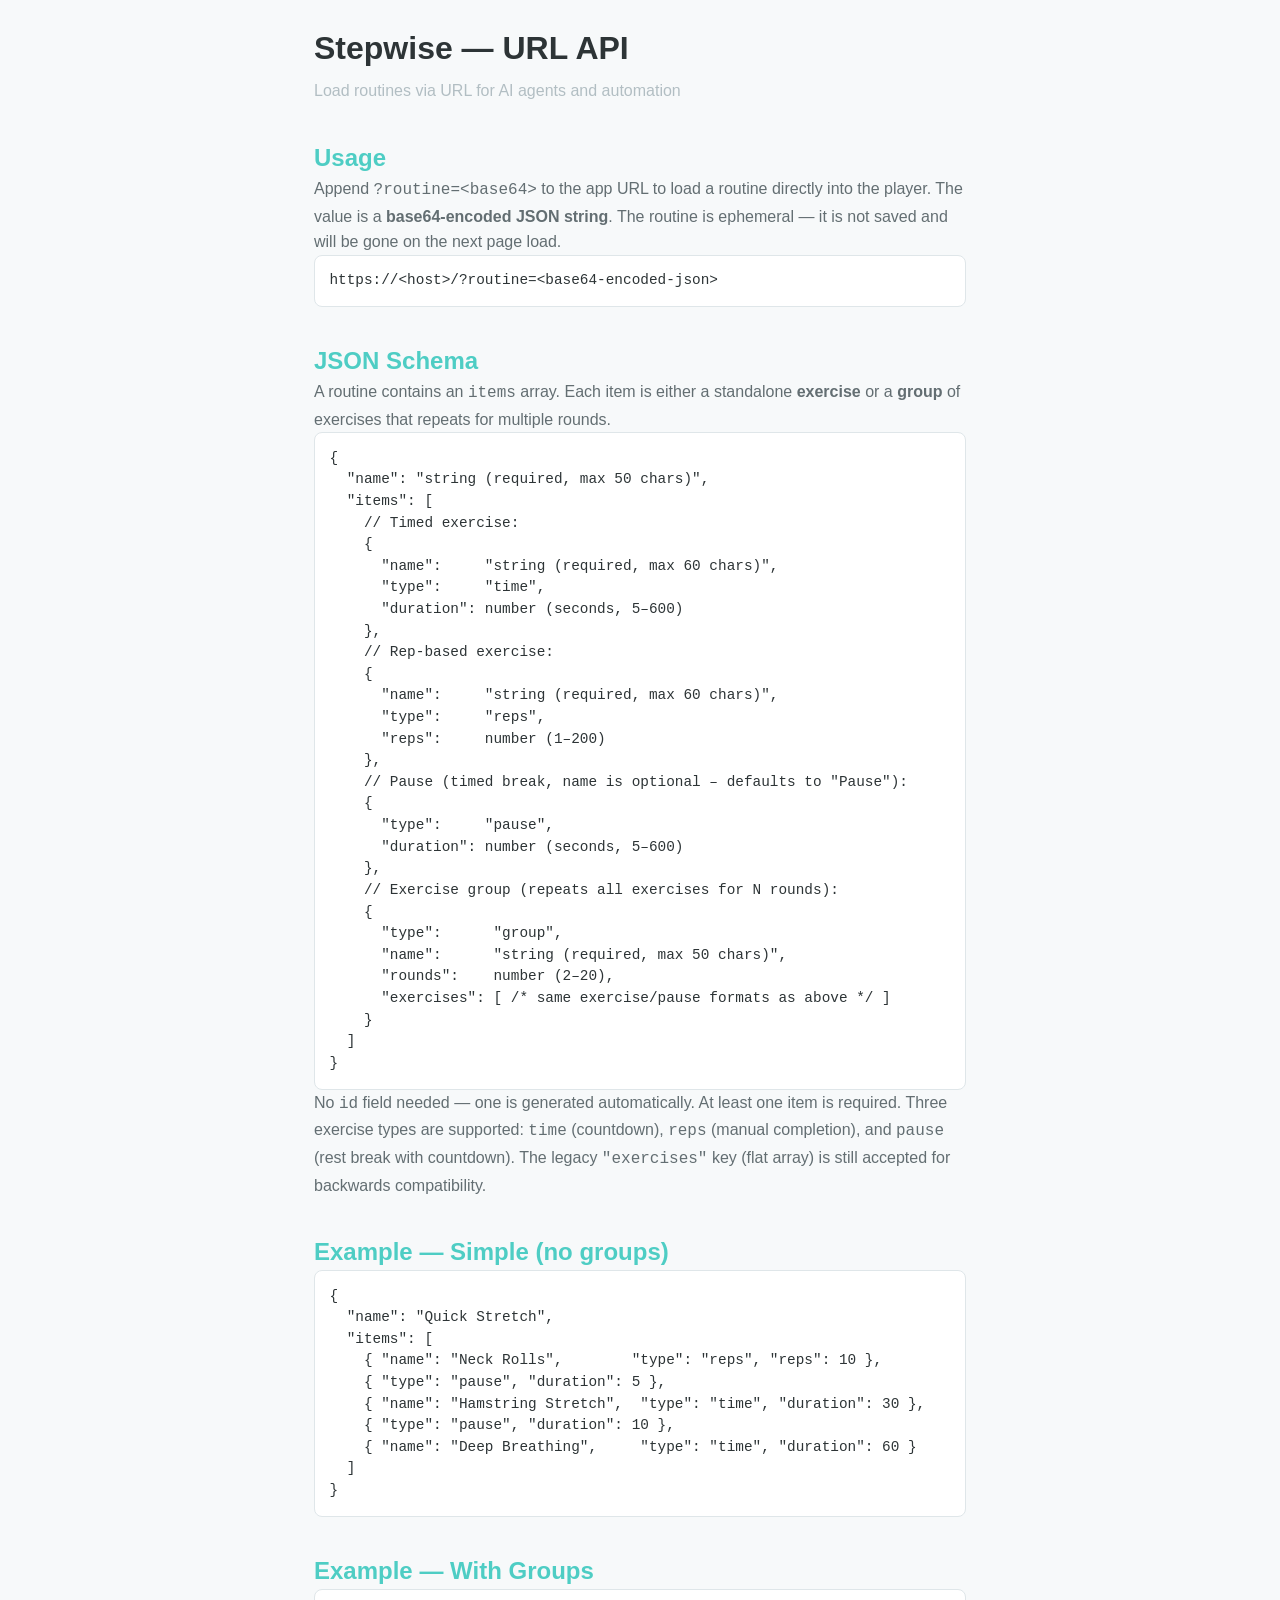
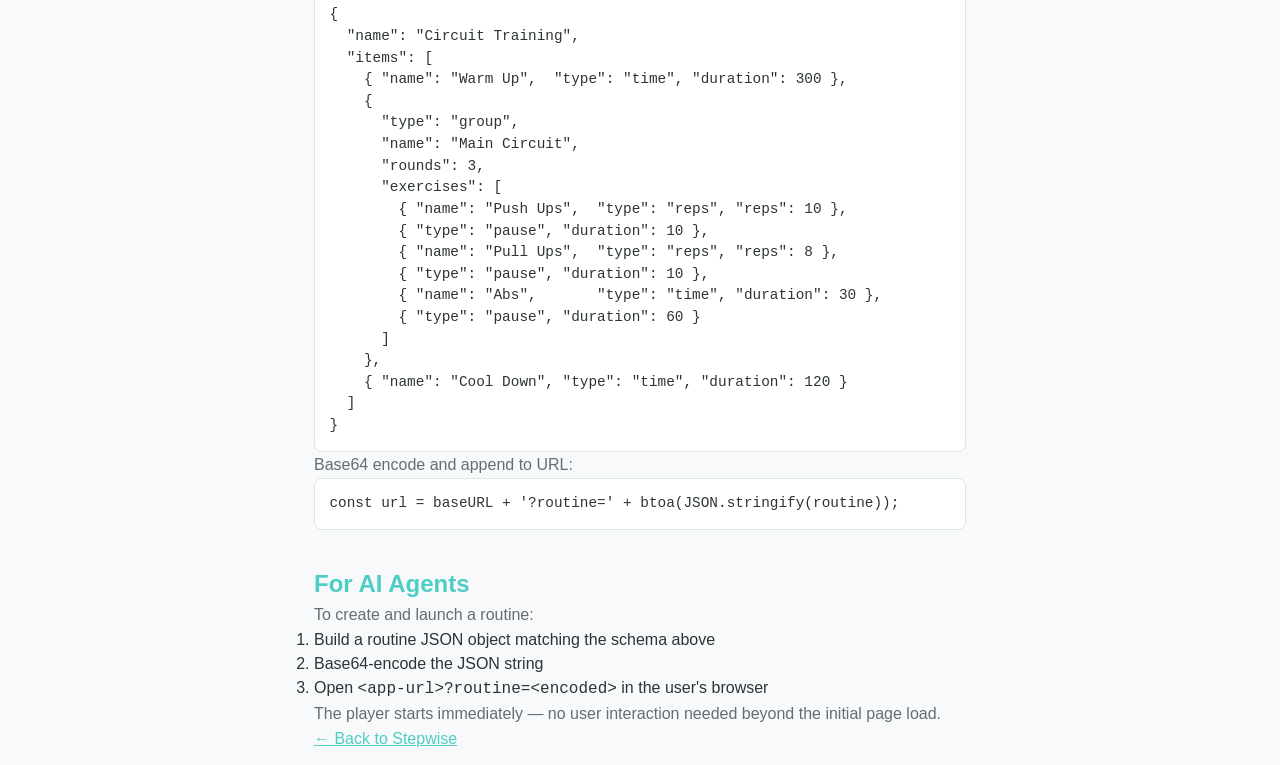
==== commit 96507b8d: "Make pause name optional in URL API Pause exercises no longer require a name field in imported routi" ====
--- a/help/index.html
+++ b/help/index.html
@@ -3,7 +3,7 @@
 <head>
   <meta charset="UTF-8">
   <meta name="viewport" content="width=device-width, initial-scale=1.0">
-  <title>Stretch Timer — URL API</title>
+  <title>Stepwise — URL API</title>
   <link rel="stylesheet" href="../css/style.css">
   <style>
     body { padding: 1.5em; max-width: 700px; margin: 0 auto; }
@@ -51,9 +51,8 @@
       "type":     "reps",
       "reps":     number (1–200)
     },
-    // Pause (timed break):
+    // Pause (timed break, name is optional – defaults to "Pause"):
     {
-      "name":     "string (required, e.g. 'Pause')",
       "type":     "pause",
       "duration": number (seconds, 5–600)
     },
@@ -80,9 +79,9 @@
   "name": "Quick Stretch",
   "items": [
     { "name": "Neck Rolls",        "type": "reps", "reps": 10 },
-    { "name": "Pause",             "type": "pause", "duration": 5 },
+    { "type": "pause", "duration": 5 },
     { "name": "Hamstring Stretch",  "type": "time", "duration": 30 },
-    { "name": "Pause",             "type": "pause", "duration": 10 },
+    { "type": "pause", "duration": 10 },
     { "name": "Deep Breathing",     "type": "time", "duration": 60 }
   ]
 }</code></pre>
@@ -98,11 +97,11 @@
       "rounds": 3,
       "exercises": [
         { "name": "Push Ups",  "type": "reps", "reps": 10 },
-        { "name": "Pause",     "type": "pause", "duration": 10 },
+        { "type": "pause", "duration": 10 },
         { "name": "Pull Ups",  "type": "reps", "reps": 8 },
-        { "name": "Pause",     "type": "pause", "duration": 10 },
+        { "type": "pause", "duration": 10 },
         { "name": "Abs",       "type": "time", "duration": 30 },
-        { "name": "Pause",     "type": "pause", "duration": 60 }
+        { "type": "pause", "duration": 60 }
       ]
     },
     { "name": "Cool Down", "type": "time", "duration": 120 }
@@ -123,7 +122,7 @@
 </ol>
 <p>The player starts immediately — no user interaction needed beyond the initial page load.</p>
 
-<p><a href="../">← Back to Stretch Timer</a></p>
+<p><a href="../">← Back to Stepwise</a></p>
 
 </body>
 </html>
